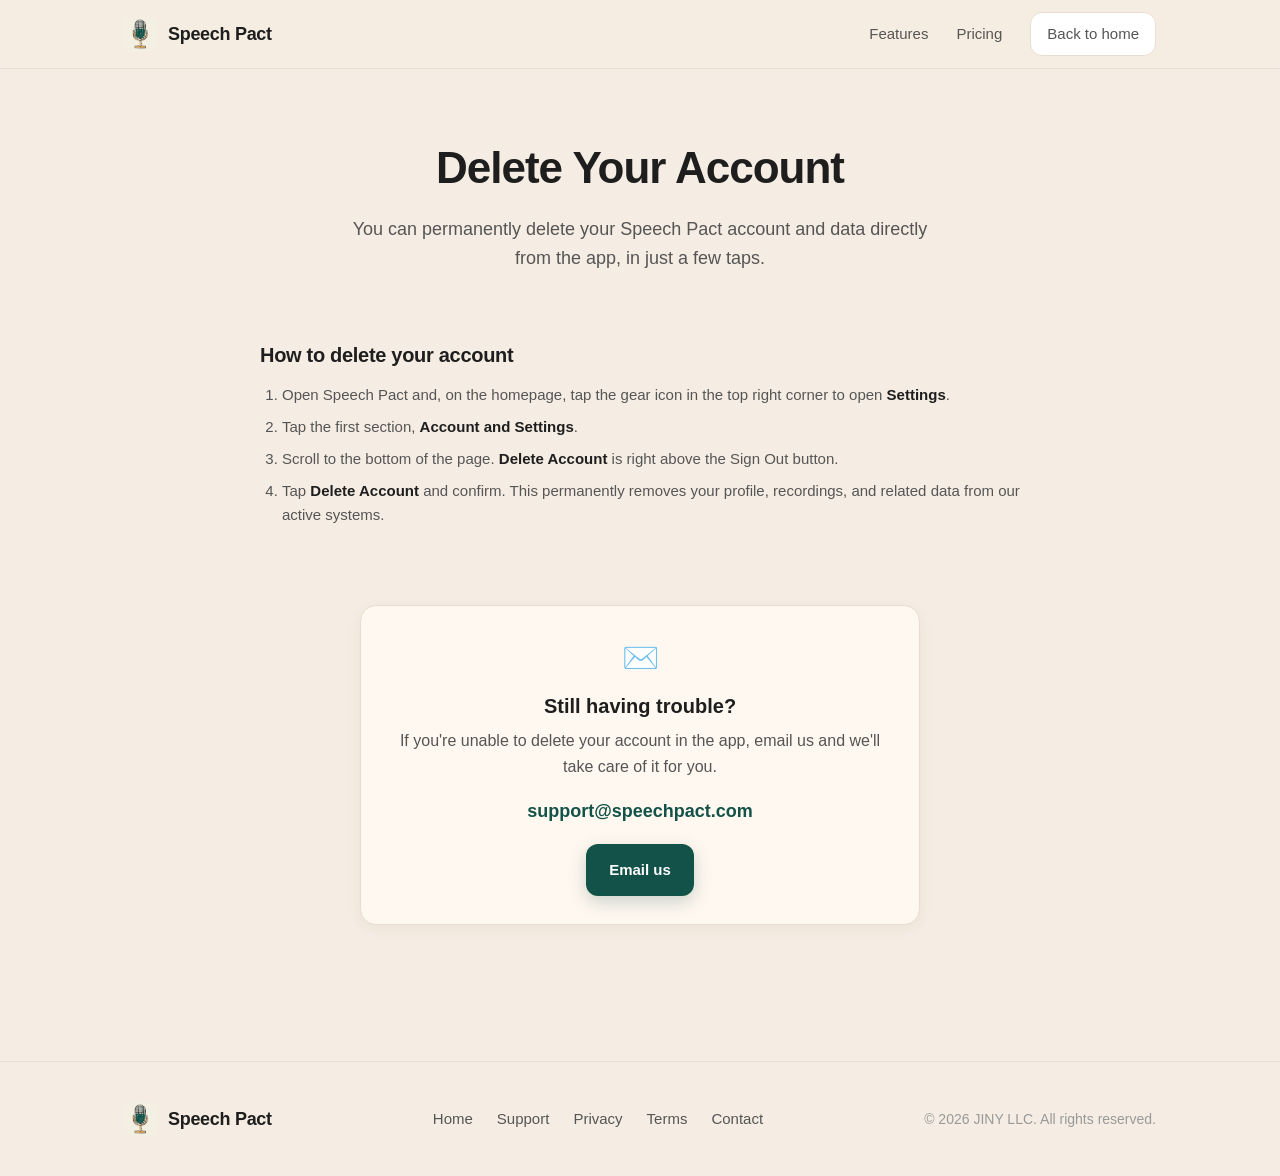
==== delete-account.html @ fc87e7bb "Add account deletion instructions page Provides an in-app deletion walkthrough plus a support-email " ====
<!DOCTYPE html>
<html lang="en">
<head>
  <meta charset="UTF-8" />
  <meta name="viewport" content="width=device-width, initial-scale=1.0" />
  <title>Delete Your Account — Speech Pact</title>
  <meta name="description" content="How to permanently delete your Speech Pact account and data from the app." />
  <link rel="icon" href="assets/favicon.png" />
  <link rel="stylesheet" href="styles.css" />
</head>
<body>

  <!-- Header -->
  <header class="site-header">
    <div class="wrap nav">
      <a class="brand" href="index.html">
        <img src="assets/icon.png" alt="Speech Pact logo" />
        Speech Pact
      </a>
      <nav class="nav-links">
        <a href="index.html#features" class="nav-hide">Features</a>
        <a href="index.html#pricing" class="nav-hide">Pricing</a>
        <a href="index.html" class="btn btn-ghost btn-sm">Back to home</a>
      </nav>
    </div>
  </header>

  <main>
    <!-- Page hero -->
    <section class="page-hero">
      <div class="wrap">
        <h1>Delete Your Account</h1>
        <p>You can permanently delete your Speech Pact account and data directly from the app, in just a few taps.</p>
      </div>
    </section>

    <!-- Instructions -->
    <section style="padding-top:8px;">
      <div class="wrap">
        <div class="legal">
          <h2>How to delete your account</h2>
          <ol>
            <li>Open Speech Pact and, on the homepage, tap the gear icon in the top right corner to open <strong>Settings</strong>.</li>
            <li>Tap the first section, <strong>Account and Settings</strong>.</li>
            <li>Scroll to the bottom of the page. <strong>Delete Account</strong> is right above the Sign Out button.</li>
            <li>Tap <strong>Delete Account</strong> and confirm. This permanently removes your profile, recordings, and related data from our active systems.</li>
          </ol>
        </div>
      </div>
    </section>

    <!-- Still need help -->
    <section style="padding-top:0;">
      <div class="wrap">
        <div class="support-card">
          <div class="ico">✉️</div>
          <h3>Still having trouble?</h3>
          <p>If you're unable to delete your account in the app, email us and we'll take care of it for you.</p>
          <p class="support-email"><a href="mailto:support@speechpact.com">support@speechpact.com</a></p>
          <div style="margin-top:18px;">
            <a class="btn btn-primary" href="mailto:support@speechpact.com?subject=Delete%20My%20Account">Email us</a>
          </div>
        </div>
      </div>
    </section>
  </main>

  <!-- Footer -->
  <footer class="site-footer">
    <div class="wrap footer-grid">
      <a class="brand" href="index.html">
        <img src="assets/icon.png" alt="Speech Pact logo" />
        Speech Pact
      </a>
      <nav class="footer-links">
        <a href="index.html">Home</a>
        <a href="support.html">Support</a>
        <a href="privacy.html">Privacy</a>
        <a href="terms.html">Terms</a>
        <a href="mailto:support@speechpact.com">Contact</a>
      </nav>
      <div class="muted">© 2026 JINY LLC. All rights reserved.</div>
    </div>
  </footer>

</body>
</html>
---- styles.css ----
/* ============================================================
   Speech Pact — marketing site styles
   Palette mirrors the app (expo/constants/colors.ts)
   ============================================================ */

:root {
  --green:        #135248;
  --green-pale:   #F0F6F2;
  --green-light:  #D6E8DF;
  --amber:        #E4A959;
  --amber-pale:   #FDF3E3;
  --terracotta:   #C4563A;
  --terracotta-l: #F2D5CC;

  --bg:           #F5EDE3;
  --cream:        #FAF3EA;
  --card:         #FFF8F0;
  --white:        #FFFFFF;

  --ink:          #1E1E1E;
  --ink-2:        #555555;
  --ink-muted:    #999999;

  --line:         #E8DDD0;
  --shadow:       rgba(61, 44, 30, 0.10);
  --shadow-soft:  rgba(61, 44, 30, 0.06);

  --radius-sm: 12px;
  --radius:    16px;
  --radius-lg: 24px;
  --maxw:      1080px;

  --font: -apple-system, BlinkMacSystemFont, "Segoe UI", Roboto, "Helvetica Neue", Arial, sans-serif;
}

* { box-sizing: border-box; }

html { scroll-behavior: smooth; }

body {
  margin: 0;
  font-family: var(--font);
  color: var(--ink);
  background: var(--bg);
  line-height: 1.6;
  -webkit-font-smoothing: antialiased;
  text-rendering: optimizeLegibility;
}

img { max-width: 100%; display: block; }

a { color: var(--green); text-decoration: none; }
a:hover { text-decoration: underline; }

.wrap {
  width: 100%;
  max-width: var(--maxw);
  margin: 0 auto;
  padding: 0 24px;
}

/* ---------- Header / nav ---------- */
.site-header {
  position: sticky;
  top: 0;
  z-index: 50;
  background: rgba(245, 237, 227, 0.82);
  backdrop-filter: saturate(180%) blur(12px);
  -webkit-backdrop-filter: saturate(180%) blur(12px);
  border-bottom: 1px solid var(--line);
}
.nav {
  display: flex;
  align-items: center;
  justify-content: space-between;
  height: 68px;
}
.brand {
  display: flex;
  align-items: center;
  gap: 10px;
  font-weight: 800;
  font-size: 18px;
  letter-spacing: -0.3px;
  color: var(--ink);
}
.brand:hover { text-decoration: none; }
.brand img { width: 34px; height: 34px; border-radius: 9px; }
.nav-links { display: flex; align-items: center; gap: 28px; }
.nav-links a { color: var(--ink-2); font-weight: 500; font-size: 15px; }
.nav-links a:hover { color: var(--green); text-decoration: none; }

/* ---------- Buttons ---------- */
.btn {
  display: inline-flex;
  align-items: center;
  justify-content: center;
  gap: 8px;
  padding: 13px 22px;
  border-radius: var(--radius-sm);
  font-weight: 600;
  font-size: 15px;
  border: 1px solid transparent;
  cursor: pointer;
  transition: transform 0.12s ease, box-shadow 0.12s ease, background 0.12s ease;
}
.btn:hover { text-decoration: none; transform: translateY(-1px); }
.btn-primary {
  background: var(--green);
  color: var(--white);
  box-shadow: 0 6px 18px rgba(19, 82, 72, 0.22);
}
.btn-primary:hover { background: #0f433b; color: var(--white); }
.btn-ghost {
  background: var(--white);
  color: var(--ink);
  border-color: var(--line);
}
.btn-ghost:hover { background: var(--cream); color: var(--ink); }
.btn-sm { padding: 9px 16px; font-size: 14px; }

/* ---------- Hero ---------- */
.hero {
  padding: 72px 0 56px;
}
.hero-grid {
  display: grid;
  grid-template-columns: 1.1fr 0.9fr;
  gap: 48px;
  align-items: center;
}
.eyebrow {
  display: inline-flex;
  align-items: center;
  gap: 8px;
  background: var(--green-pale);
  color: var(--green);
  border: 1px solid var(--green-light);
  font-weight: 600;
  font-size: 13px;
  padding: 6px 14px;
  border-radius: 100px;
  letter-spacing: 0.2px;
}
.hero h1 {
  font-size: 54px;
  line-height: 1.05;
  font-weight: 800;
  letter-spacing: -1.2px;
  margin: 20px 0 16px;
}
.hero h1 .accent { color: var(--green); }
.hero p.lede {
  font-size: 19px;
  color: var(--ink-2);
  max-width: 30ch;
  margin: 0 0 28px;
}
.hero-cta { display: flex; gap: 14px; flex-wrap: wrap; }
.hero-note { margin-top: 16px; font-size: 13px; color: var(--ink-muted); }

.hero-art {
  position: relative;
  display: flex;
  justify-content: center;
}
.hero-art .blob {
  position: absolute;
  inset: 0;
  margin: auto;
  width: 360px;
  height: 360px;
  background: radial-gradient(circle at 50% 40%, var(--green-light), var(--green-pale) 70%);
  border-radius: 48% 52% 55% 45% / 50% 48% 52% 50%;
  filter: blur(2px);
  z-index: 0;
}
.hero-art img { position: relative; z-index: 1; width: 300px; }

/* ---------- Section scaffolding ---------- */
/* Offset anchor jumps so a section's top edge clears the sticky header
   instead of hiding beneath it. */
section { padding: 64px 0; scroll-margin-top: 68px; }
.section-head { text-align: center; max-width: 640px; margin: 0 auto 44px; }
.section-head h2 {
  font-size: 36px;
  font-weight: 800;
  letter-spacing: -0.6px;
  margin: 0 0 12px;
}
.section-head p { font-size: 17px; color: var(--ink-2); margin: 0; }

/* ---------- Logos / trust strip ---------- */
.stats {
  display: grid;
  grid-template-columns: repeat(3, 1fr);
  gap: 20px;
  text-align: center;
}
.stat .num { font-size: 44px; font-weight: 800; color: var(--green); letter-spacing: -1px; }
.stat .label { font-size: 14px; color: var(--ink-2); }

/* ---------- Feature cards ---------- */
.features {
  display: grid;
  grid-template-columns: repeat(3, 1fr);
  gap: 22px;
}
.card {
  background: var(--card);
  border: 1px solid var(--line);
  border-radius: var(--radius);
  padding: 26px;
  box-shadow: 0 4px 14px var(--shadow-soft);
}
.card .ico {
  width: 46px; height: 46px;
  border-radius: 13px;
  display: grid; place-items: center;
  background: var(--green-pale);
  border: 1px solid var(--green-light);
  margin-bottom: 14px;
}
.card .ico svg {
  width: 22px; height: 22px;
  fill: none;
  stroke: var(--green);
  stroke-width: 1.8;
  stroke-linecap: round;
  stroke-linejoin: round;
}
.card h3 { font-size: 19px; margin: 0 0 8px; letter-spacing: -0.3px; }
.card p { margin: 0; color: var(--ink-2); font-size: 15px; }

/* ---------- How it works ---------- */
.steps { display: grid; grid-template-columns: repeat(3, 1fr); gap: 22px; }
.step { text-align: center; padding: 0 12px; }
.step .n {
  width: 44px; height: 44px;
  margin: 0 auto 14px;
  border-radius: 50%;
  background: var(--green);
  color: var(--white);
  font-weight: 700;
  display: grid; place-items: center;
}
.step h3 { margin: 0 0 6px; font-size: 18px; }
.step p { margin: 0; color: var(--ink-2); font-size: 15px; }

/* ---------- Split / showcase ---------- */
.split {
  display: grid;
  grid-template-columns: 1fr 1fr;
  gap: 48px;
  align-items: center;
}
.split.reverse .split-media { order: 2; }
.split-media {
  background: linear-gradient(160deg, var(--green-pale), var(--amber-pale));
  border: 1px solid var(--line);
  border-radius: var(--radius-lg);
  padding: 36px;
  display: grid;
  place-items: center;
}
.split-media img { width: 230px; }
.split h2 { font-size: 32px; letter-spacing: -0.5px; margin: 0 0 14px; }
.split p { color: var(--ink-2); font-size: 17px; margin: 0 0 18px; }
.ticks { list-style: none; padding: 0; margin: 0; }
.ticks li {
  display: flex; gap: 10px; align-items: flex-start;
  margin-bottom: 10px; font-size: 16px; color: var(--ink);
}
.ticks li::before {
  content: "✓";
  color: var(--green);
  font-weight: 800;
  background: var(--green-light);
  width: 22px; height: 22px; flex: none;
  border-radius: 50%;
  display: grid; place-items: center;
  font-size: 13px;
}

/* ---------- Pricing ---------- */
.price-grid { display: grid; grid-template-columns: repeat(2, 1fr); gap: 22px; max-width: 720px; margin: 0 auto; }
.price {
  background: var(--card);
  border: 1px solid var(--line);
  border-radius: var(--radius);
  padding: 30px;
  position: relative;
}
.price.featured { border-color: var(--green); box-shadow: 0 10px 30px rgba(19,82,72,0.14); }
.price .tag {
  position: absolute; top: -12px; right: 22px;
  background: var(--amber); color: #4a2f12;
  font-size: 12px; font-weight: 700;
  padding: 4px 12px; border-radius: 100px;
}
.price h3 { margin: 0 0 4px; font-size: 18px; color: var(--ink-2); }
.price .amount { font-size: 40px; font-weight: 800; letter-spacing: -1px; }
.price .amount small { font-size: 16px; font-weight: 500; color: var(--ink-muted); }
.price ul { list-style: none; padding: 0; margin: 18px 0; }
.price li { padding: 7px 0; border-bottom: 1px dashed var(--line); font-size: 15px; color: var(--ink-2); }
.price li:last-child { border-bottom: none; }

/* ---------- CTA band ---------- */
.cta-band {
  background: var(--green);
  border-radius: var(--radius-lg);
  padding: 56px 40px;
  text-align: center;
  color: var(--white);
}
.cta-band h2 { font-size: 34px; margin: 0 0 12px; letter-spacing: -0.6px; }
.cta-band p { color: var(--green-light); font-size: 18px; margin: 0 0 26px; }
.cta-band .btn-primary { background: var(--white); color: var(--green); box-shadow: none; }
.cta-band .btn-primary:hover { background: var(--cream); color: var(--green); }

/* ---------- Footer ---------- */
.site-footer {
  border-top: 1px solid var(--line);
  padding: 40px 0;
  margin-top: 24px;
}
.footer-grid {
  display: flex;
  justify-content: space-between;
  align-items: center;
  gap: 24px;
  flex-wrap: wrap;
}
.footer-links { display: flex; gap: 24px; flex-wrap: wrap; }
.footer-links a { color: var(--ink-2); font-size: 15px; }
.muted { color: var(--ink-muted); font-size: 14px; }

/* ---------- Support page ---------- */
.page-hero { text-align: center; padding: 64px 0 24px; }
.page-hero h1 { font-size: 44px; letter-spacing: -1px; margin: 0 0 12px; }
.page-hero p { font-size: 18px; color: var(--ink-2); max-width: 60ch; margin: 0 auto; }

.support-card {
  background: var(--card);
  border: 1px solid var(--line);
  border-radius: var(--radius);
  padding: 28px;
  box-shadow: 0 4px 14px var(--shadow-soft);
  text-align: center;
  max-width: 560px;
  margin: 0 auto 48px;
}
.support-card .ico { font-size: 30px; margin-bottom: 8px; }
.support-card h3 { margin: 0 0 6px; font-size: 20px; }
.support-card p { margin: 0 0 18px; color: var(--ink-2); }
.support-email { font-size: 18px; font-weight: 700; color: var(--green); }

/* ---------- Auth forms (reset password) ---------- */
.auth-card {
  background: var(--card);
  border: 1px solid var(--line);
  border-radius: var(--radius);
  padding: 32px;
  box-shadow: 0 4px 14px var(--shadow-soft);
  max-width: 420px;
  margin: 0 auto 48px;
}
.auth-card .state-icon { font-size: 32px; text-align: center; margin-bottom: 10px; }
.auth-card h3 { margin: 0 0 6px; font-size: 20px; text-align: center; }
.auth-card > p { margin: 0 0 22px; color: var(--ink-2); text-align: center; }
.field { margin-bottom: 16px; }
.field label { display: block; font-size: 13px; font-weight: 600; color: var(--ink-2); margin-bottom: 6px; }
.field input {
  width: 100%;
  padding: 12px 14px;
  border-radius: var(--radius-sm);
  border: 1px solid var(--line);
  background: var(--white);
  font-size: 15px;
  font-family: var(--font);
  color: var(--ink);
}
.field input:focus { outline: none; border-color: var(--green); }
.form-error { color: var(--terracotta); font-size: 14px; margin: 4px 0 14px; min-height: 20px; }
.auth-card .btn { width: 100%; }

.faq { max-width: 760px; margin: 0 auto; }
.faq details {
  background: var(--card);
  border: 1px solid var(--line);
  border-radius: var(--radius-sm);
  padding: 4px 22px;
  margin-bottom: 12px;
}
.faq summary {
  cursor: pointer;
  font-weight: 600;
  font-size: 17px;
  padding: 16px 0;
  list-style: none;
  display: flex;
  justify-content: space-between;
  align-items: center;
}
.faq summary::-webkit-details-marker { display: none; }
.faq summary::after { content: "+"; color: var(--green); font-size: 24px; font-weight: 400; }
.faq details[open] summary::after { content: "–"; }
.faq details p { margin: 0 0 18px; color: var(--ink-2); font-size: 15px; }

/* ---------- Legal pages (privacy / terms) ---------- */
.legal { max-width: 760px; margin: 0 auto; }
.legal .effective { font-size: 14px; color: var(--ink-muted); margin: 0 0 24px; }
.legal h2 {
  font-size: 20px;
  letter-spacing: -0.3px;
  margin: 34px 0 12px;
}
.legal p { font-size: 15px; color: var(--ink-2); margin: 0 0 14px; }
.legal ul, .legal ol { margin: 0 0 14px; padding-left: 22px; }
.legal li { font-size: 15px; color: var(--ink-2); margin-bottom: 8px; }
.legal strong { color: var(--ink); font-weight: 700; }

/* ---------- Responsive ---------- */
@media (max-width: 860px) {
  .hero-grid { grid-template-columns: 1fr; gap: 24px; text-align: center; }
  .hero p.lede { margin-left: auto; margin-right: auto; }
  .hero-cta { justify-content: center; }
  .hero h1 { font-size: 42px; }
  .features, .steps { grid-template-columns: 1fr; }
  .stats { grid-template-columns: 1fr; gap: 28px; }
  .split { grid-template-columns: 1fr; }
  .split.reverse .split-media { order: 0; }
  .price-grid { grid-template-columns: 1fr; }
  .nav-links { gap: 16px; }
  .nav-links .nav-hide { display: none; }
}
@media (max-width: 480px) {
  .hero h1 { font-size: 34px; }
  .section-head h2 { font-size: 28px; }
}
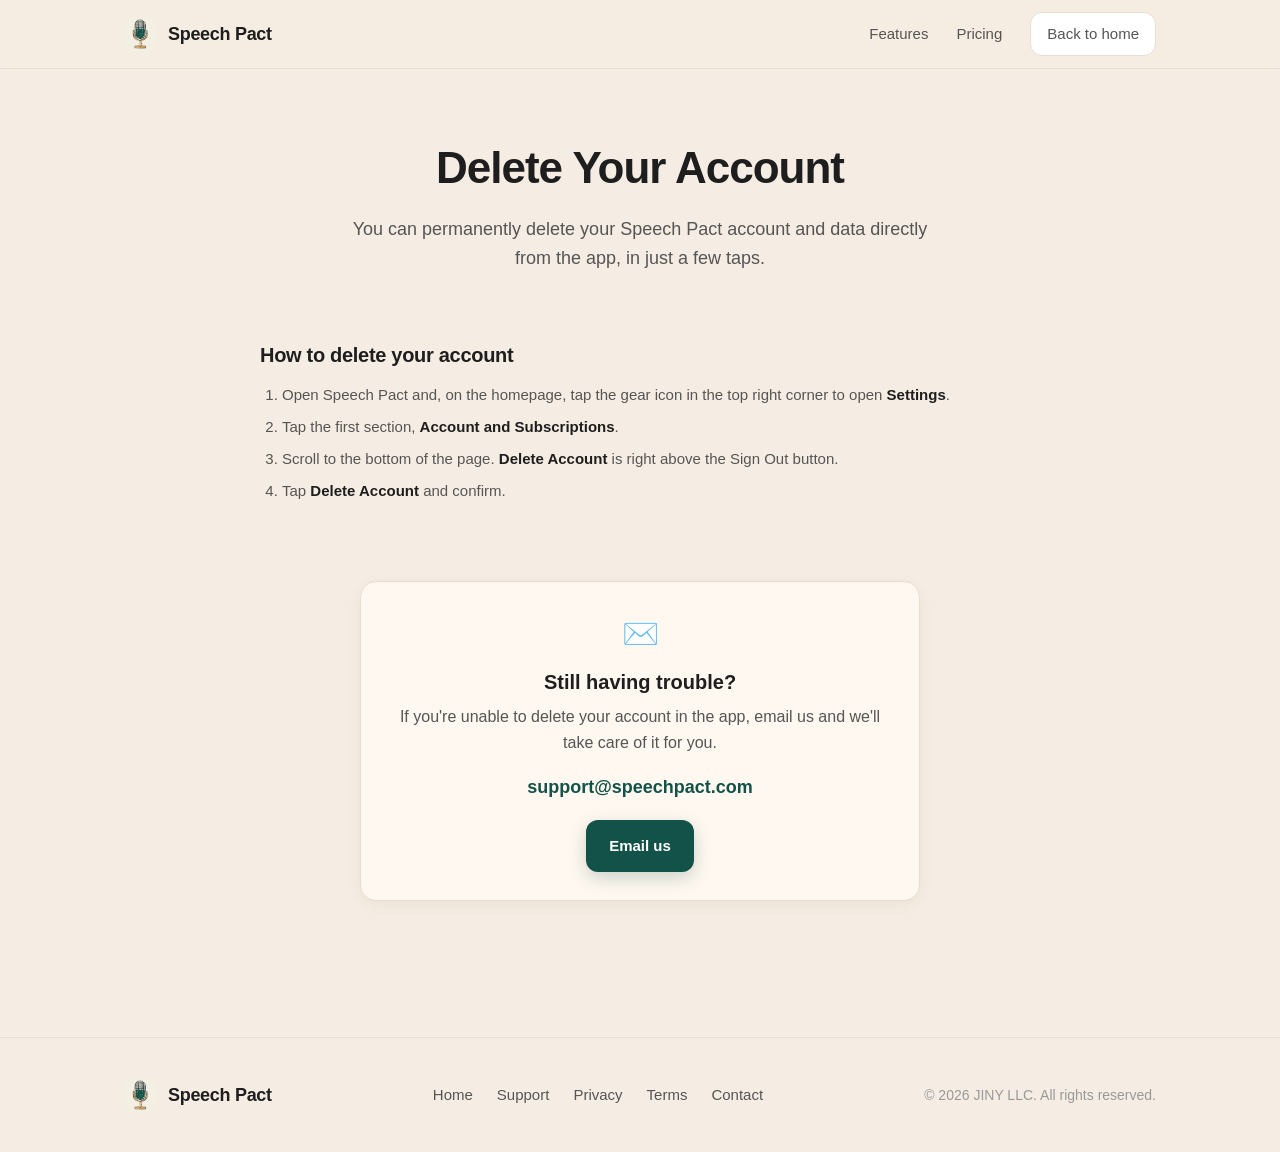
==== commit bb6cf30b: "Update delete-account instructions to match app UI Rename settings section to "Account and Subscript" ====
--- a/delete-account.html
+++ b/delete-account.html
@@ -41,9 +41,9 @@
           <h2>How to delete your account</h2>
           <ol>
             <li>Open Speech Pact and, on the homepage, tap the gear icon in the top right corner to open <strong>Settings</strong>.</li>
-            <li>Tap the first section, <strong>Account and Settings</strong>.</li>
+            <li>Tap the first section, <strong>Account and Subscriptions</strong>.</li>
             <li>Scroll to the bottom of the page. <strong>Delete Account</strong> is right above the Sign Out button.</li>
-            <li>Tap <strong>Delete Account</strong> and confirm. This permanently removes your profile, recordings, and related data from our active systems.</li>
+            <li>Tap <strong>Delete Account</strong> and confirm.</li>
           </ol>
         </div>
       </div>
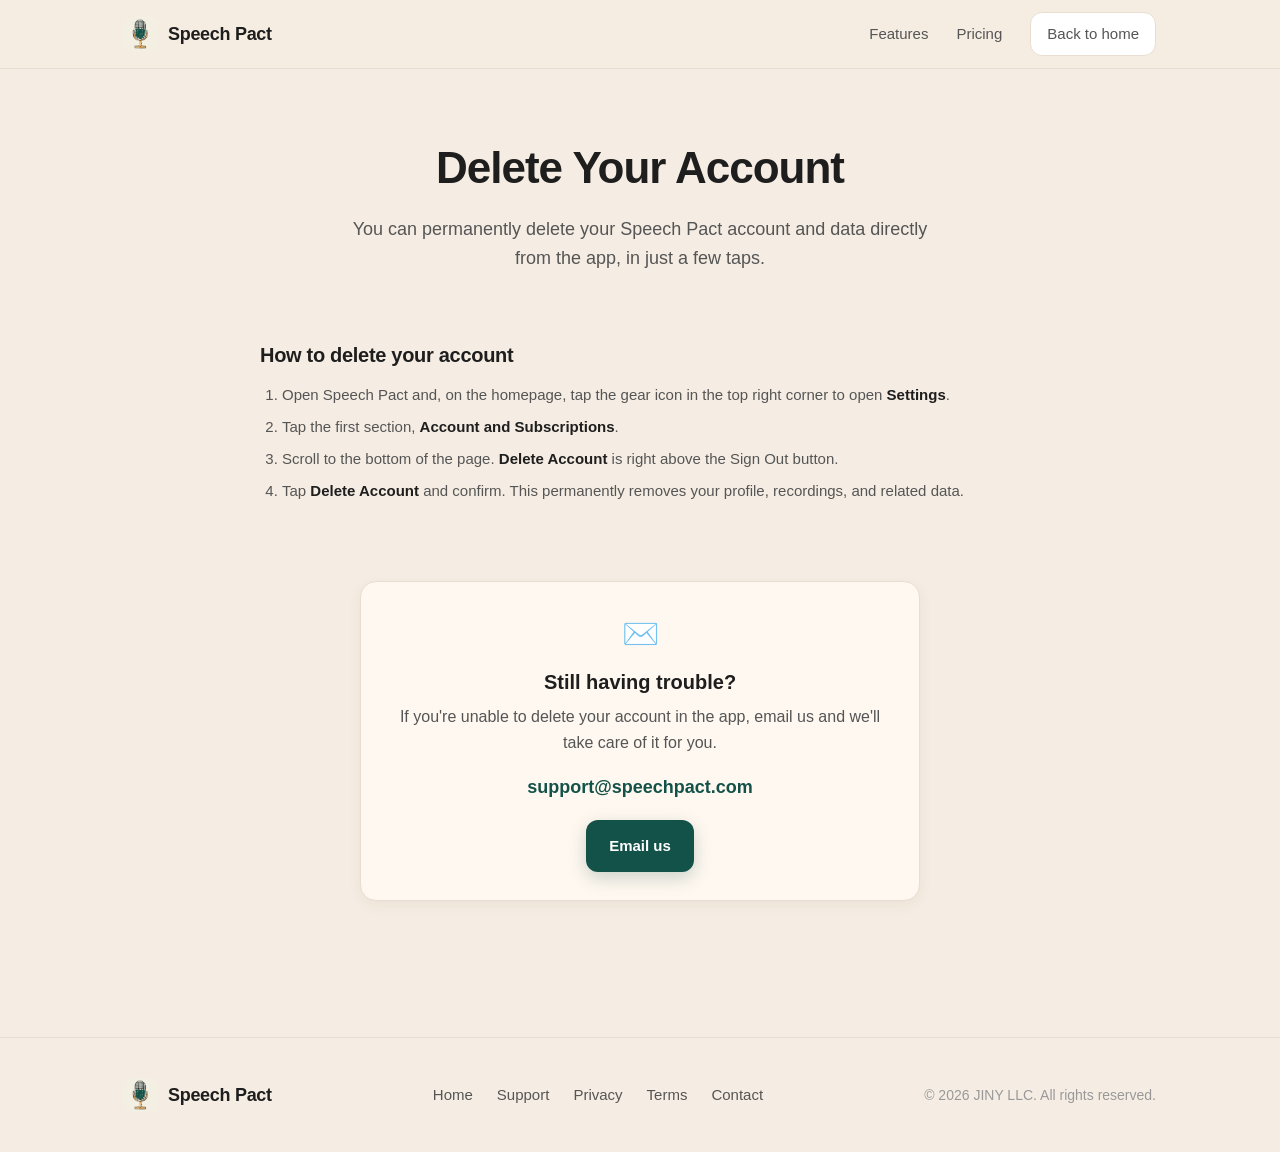
==== commit 21f5fc0f: "Restore deletion summary sentence in delete-account instructions Keep "This permanently removes your" ====
--- a/delete-account.html
+++ b/delete-account.html
@@ -43,7 +43,7 @@
             <li>Open Speech Pact and, on the homepage, tap the gear icon in the top right corner to open <strong>Settings</strong>.</li>
             <li>Tap the first section, <strong>Account and Subscriptions</strong>.</li>
             <li>Scroll to the bottom of the page. <strong>Delete Account</strong> is right above the Sign Out button.</li>
-            <li>Tap <strong>Delete Account</strong> and confirm.</li>
+            <li>Tap <strong>Delete Account</strong> and confirm. This permanently removes your profile, recordings, and related data.</li>
           </ol>
         </div>
       </div>
